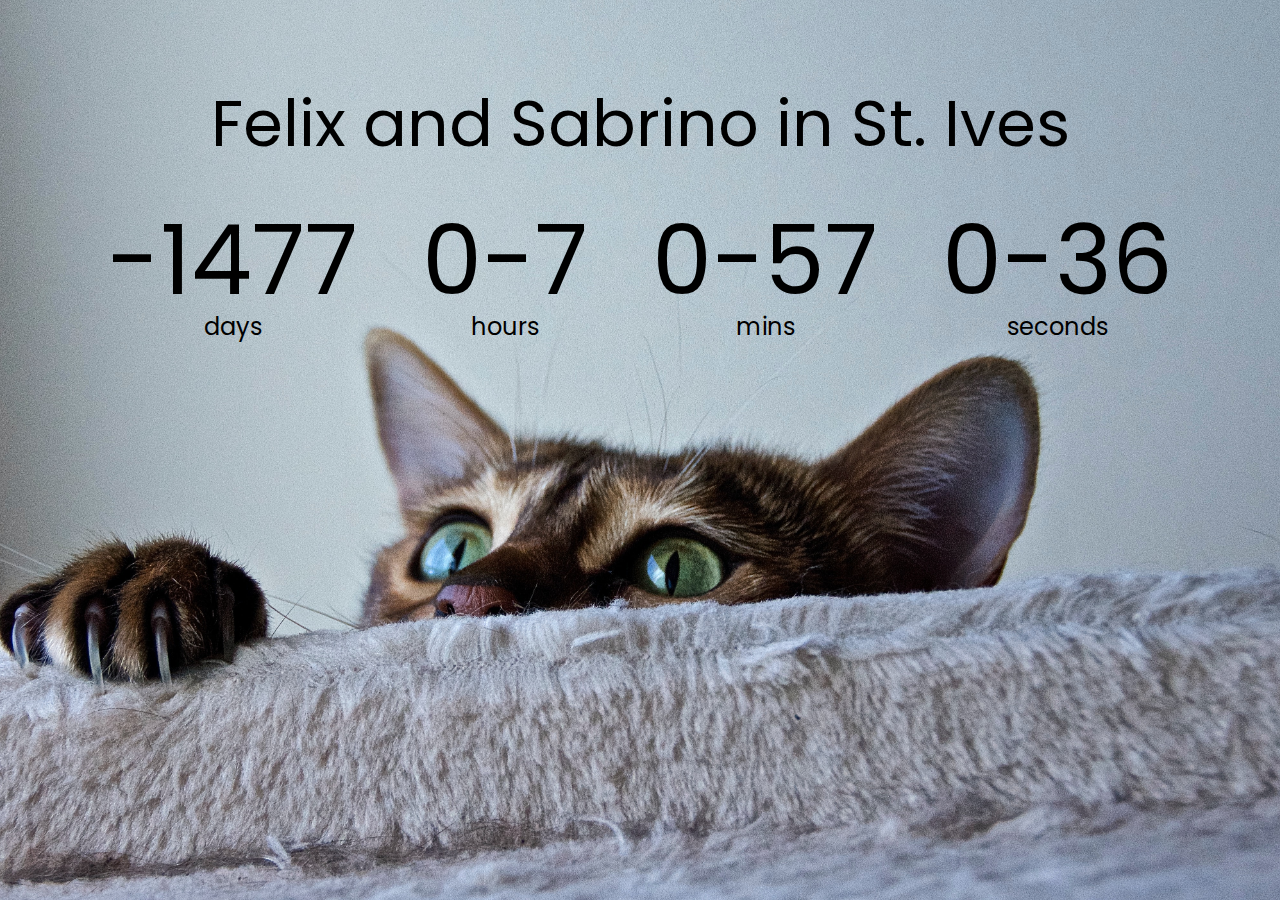
==== countdown-timer/index.html @ ca9e0ee8 "Countdown" ====
<!DOCTYPE html>
<html lang="en">
<head>
  <meta charset="UTF-8">
  <meta http-equiv="X-UA-Compatible" content="IE=edge">
  <meta name="viewport" content="width=device-width, initial-scale=1.0">
  <title>Countdown Timer</title>
  <link rel="stylesheet" href="style.css">
  <script src="script.js" defer></script>
</head>
<body>
  <h1>Felix and Sabrino in St. Ives</h1>
  <div class="countdown-container">

    <div class="countdown-el days-c">
      <p class="big-text" id="days">0</p>
      <span>days</span>
    </div>

    <div class="countdown-el hours-c">
      <p class="big-text" id="hours">0</p>
      <span>hours</span>
    </div>

    <div class="countdown-el mins-c">
      <p class="big-text" id="mins">0</p>
      <span>mins</span>
    </div>

    <div class="countdown-el seconds-c">
      <p class="big-text" id="seconds">0</p>
      <span>seconds</span>
    </div>
  </div>
</body>
</html>
---- countdown-timer/style.css ----
@import url('https://fonts.googleapis.com/css2?family=Exo:wght@400;500;600&family=Poppins:ital,wght@0,200;0,400;1,600&display=swap');

*{
  box-sizing: border-box;
}

body {
  background-image: url(img/chris-smith-L9_6aQAUu-4-unsplash.jpg);
  background-size: cover;
  background-position:center center;
  display: flex;
  flex-direction: column;
  align-items: center;
  justify-content: center;
  min-height: 100vh;
  font-family: "Poppins", sans-serif;
  margin: 0;
}

h1 {
  font-weight: normal;
  font-size: 4rem;
  margin-top: -30rem;
}
.countdown-container {
display: flex;
}

.big-text {
  font-size: 6rem;
  line-height: 1;
  margin:0 2rem;
}

.countdown-el {
  text-align: center;
}

.countdown-el span {
  font-size: 1.5rem;


}
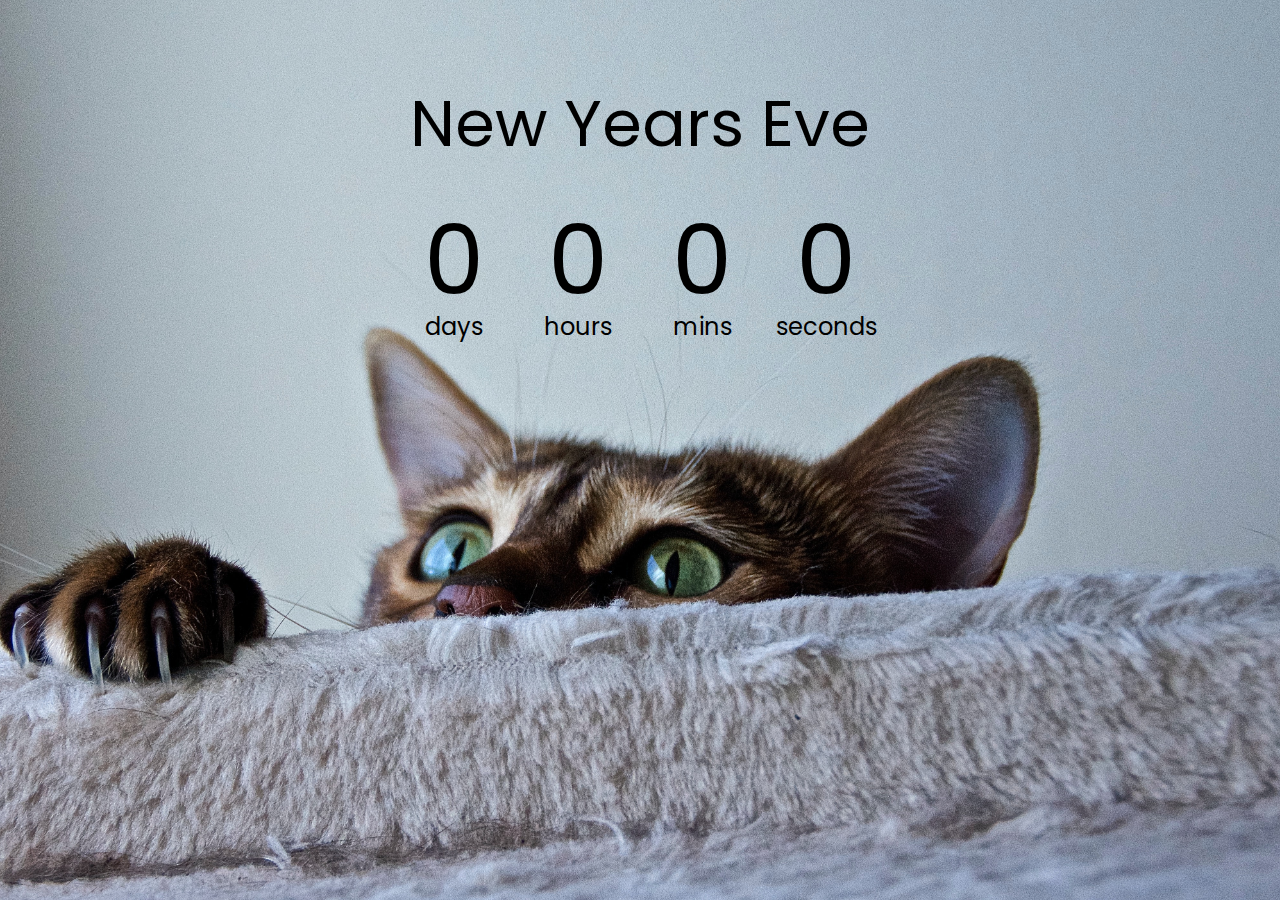
==== commit 204ed2ca: "new code for countdown" ====
--- a/countdown-timer/index.html
+++ b/countdown-timer/index.html
@@ -9,7 +9,7 @@
   <script src="script.js" defer></script>
 </head>
 <body>
-  <h1>Felix and Sabrino in St. Ives</h1>
+  <h1>New Years Eve</h1>
   <div class="countdown-container">
 
     <div class="countdown-el days-c">
--- a/countdown-timer/style.css
+++ b/countdown-timer/style.css
@@ -24,6 +24,9 @@
 }
 .countdown-container {
 display: flex;
+flex-wrap: wrap;
+align-items: center;
+justify-content: center;
 }
 
 .big-text {
